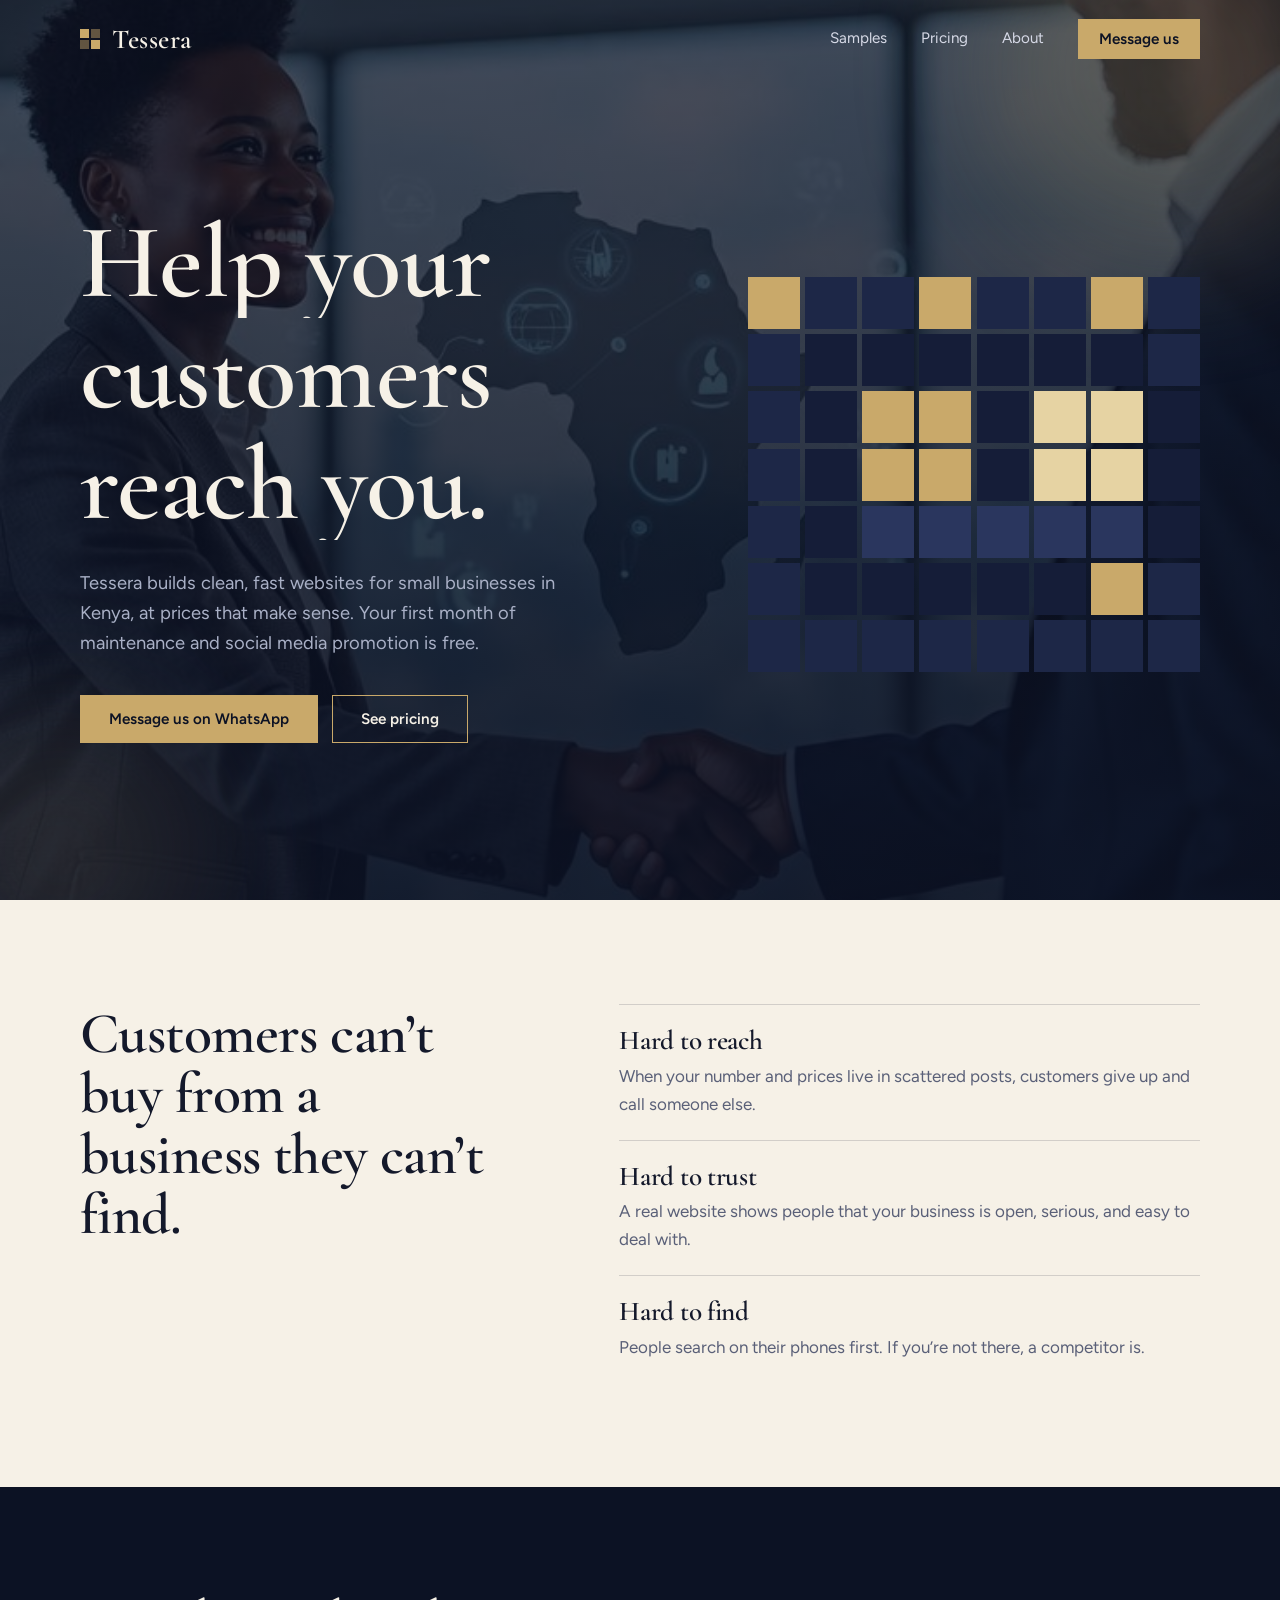
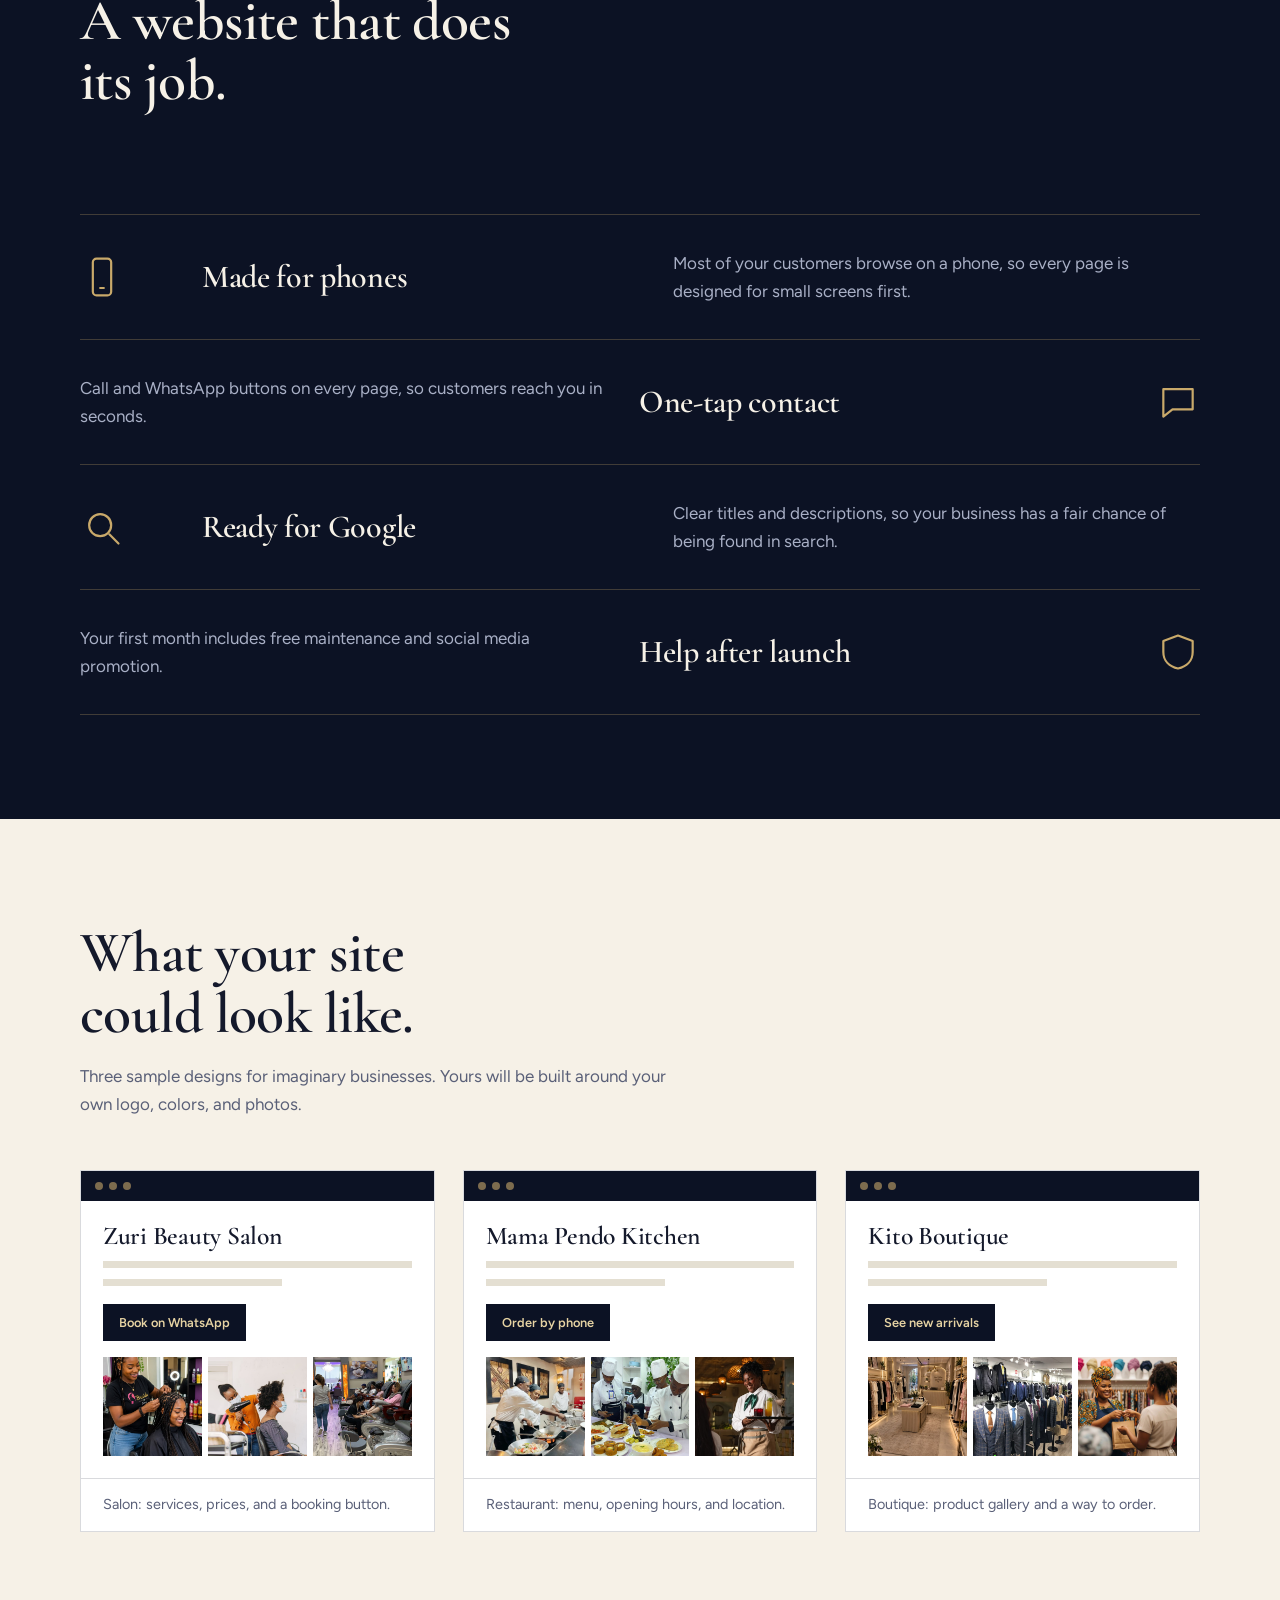
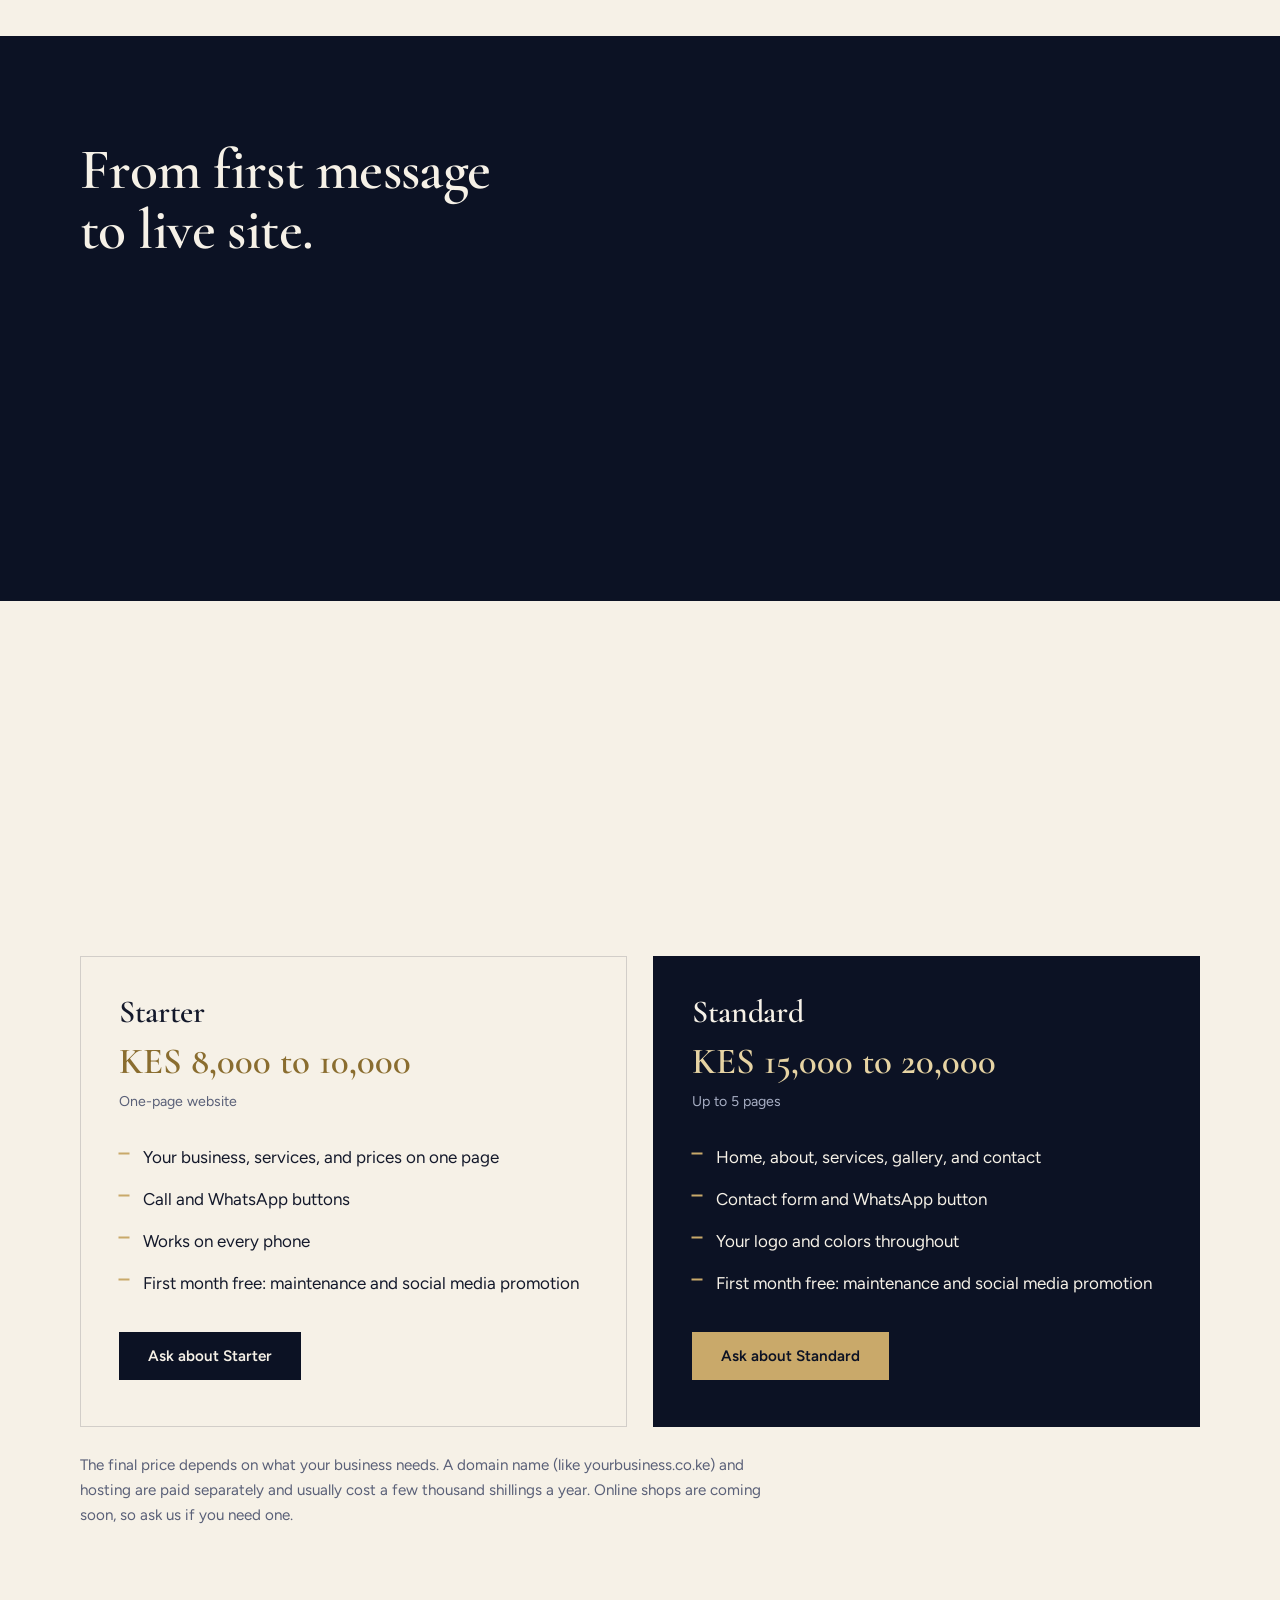
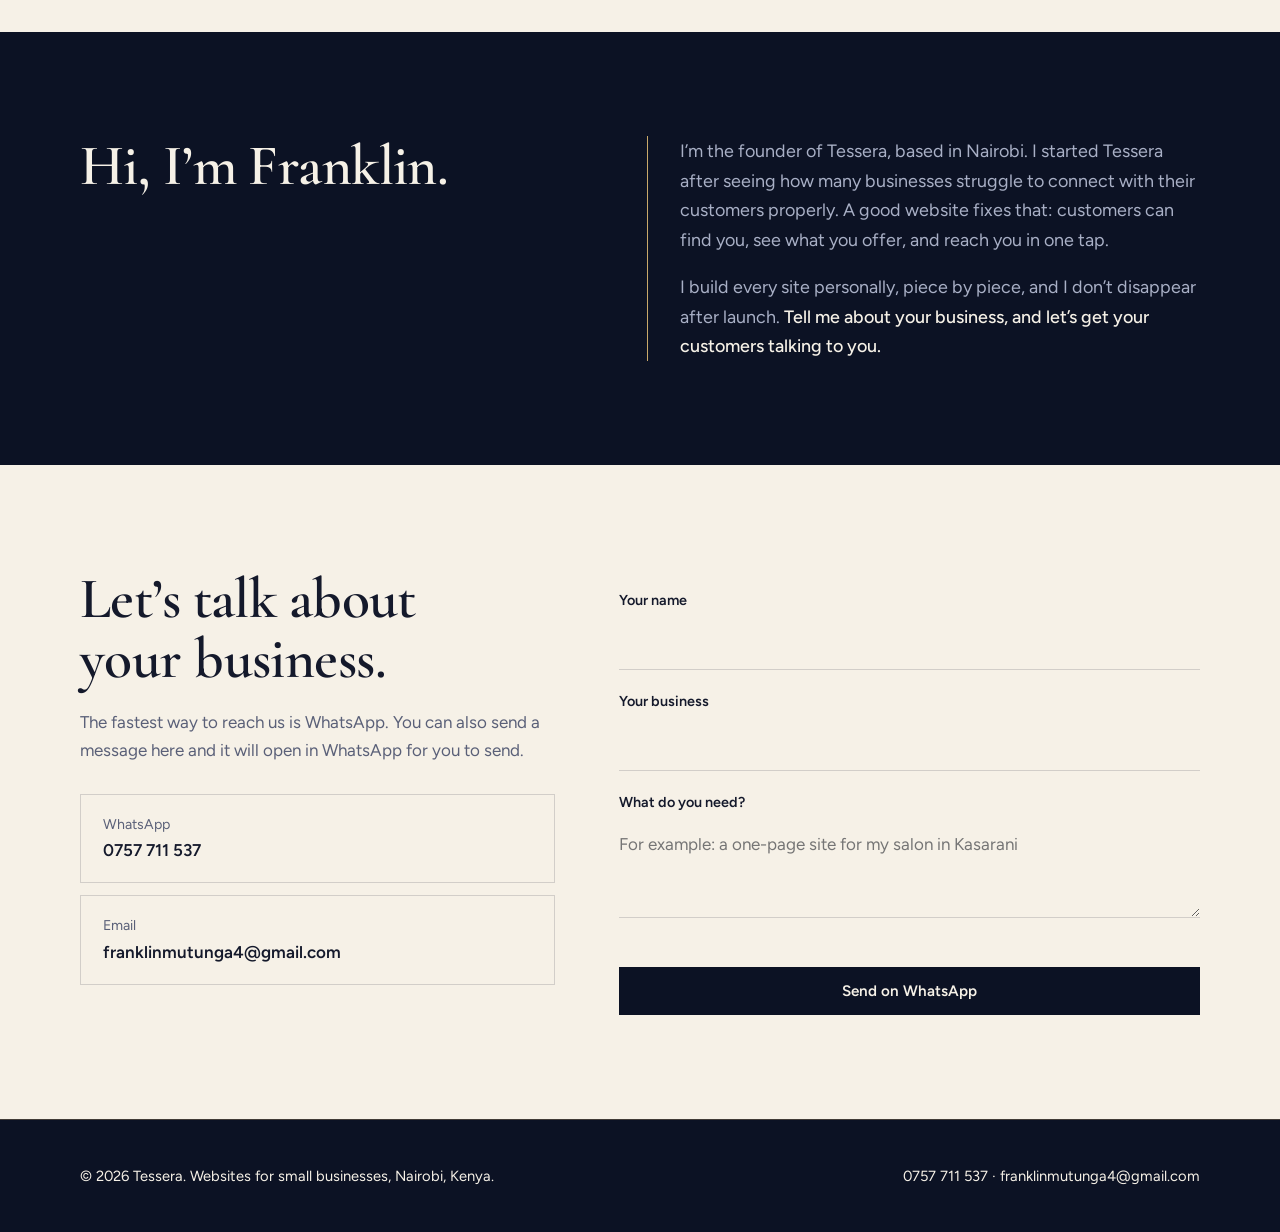
==== 4.html @ fc35437e "Add files via upload" ====
<!DOCTYPE html>
<html lang="en">
<head>
<meta charset="utf-8">
<meta name="viewport" content="width=device-width, initial-scale=1">
<title>Tessera | Websites for small businesses in Kenya</title>
<meta name="description" content="Tessera builds clean, affordable websites for small businesses in Kenya. First month of maintenance and social media promotion free.">
<link rel="preconnect" href="https://fonts.googleapis.com">
<link rel="preconnect" href="https://fonts.gstatic.com" crossorigin>
<link href="https://fonts.googleapis.com/css2?family=Cormorant+Garamond:wght@500;600;700&family=Figtree:wght@400;500;600&display=swap" rel="stylesheet">
<style>
:root{--navy:#0c1224;--navy2:#151d38;--gold:#c9a96a;--gold2:#e6d3a3;--ivory:#f6f1e7;--ink:#14192b;color-scheme:dark}
*{box-sizing:border-box;margin:0;padding:0;-webkit-tap-highlight-color:transparent}
html{scroll-behavior:smooth;scroll-padding-top:76px;overflow-x:clip}
body{font-family:Figtree,system-ui,sans-serif;font-size:17px;line-height:1.65;background:var(--navy);color:var(--ivory);overflow-x:clip}
h1,h2,h3{font-family:'Cormorant Garamond',Georgia,serif;font-weight:600;line-height:1.05;letter-spacing:-.01em}
a{color:inherit}
:focus-visible{outline:2px solid var(--gold);outline-offset:4px}
a:focus:not(:focus-visible),button:focus:not(:focus-visible){outline:none}
.wrap{width:min(1120px,100% - 44px);margin-inline:auto}
section{padding:104px 0;position:relative}
.dark{--fg:var(--ivory);--mut:#a9b0c6;--line:rgba(201,169,106,.28);background:var(--navy);color:var(--fg)}
.light{--fg:var(--ink);--mut:#5a6078;--line:rgba(20,25,43,.16);background:var(--ivory);color:var(--fg)}
h2{font-size:clamp(2.2rem,6vw,3.6rem);max-width:16ch}
.lead{color:var(--mut);max-width:54ch;margin-top:18px}
.light .gold{color:#8a6d2f}
.btn{display:inline-block;padding:14px 28px;font:600 .95rem Figtree,sans-serif;text-decoration:none;border:1px solid var(--gold);cursor:pointer;position:relative;overflow:hidden;transition:color .35s,background .35s,transform .35s}
.btn.gold{background:var(--gold);color:var(--navy)}
.btn.gold:hover{background:var(--gold2);transform:translateY(-2px)}
.btn.line{color:var(--ivory)}
.btn.line:hover{background:var(--gold);color:var(--navy);transform:translateY(-2px)}
.btn.ink{background:var(--navy);color:var(--ivory);border-color:var(--navy)}
.btn.ink:hover{background:var(--gold);color:var(--navy);border-color:var(--gold)}

/* reveal */
.rv{opacity:0;transform:translateY(28px);transition:opacity .9s cubic-bezier(.2,.7,.2,1) var(--d,0s),transform .9s cubic-bezier(.2,.7,.2,1) var(--d,0s)}
.rv.in{opacity:1;transform:none}

/* nav */
header.nav{position:fixed;inset:0 0 auto;z-index:20;transition:border-color .4s;border-bottom:1px solid transparent}
header.nav::before{content:"";position:absolute;inset:0;z-index:-2;background:rgba(12,18,36,.94);-webkit-backdrop-filter:blur(10px);backdrop-filter:blur(10px);opacity:0;transition:opacity .4s}
header.nav.s::before{opacity:1}
header.nav.s{border-color:var(--line)}
.nav .wrap{display:flex;align-items:center;justify-content:space-between;height:78px;transition:height .4s}
.nav.s .wrap{height:64px}
.logo{position:relative;z-index:2;-webkit-user-select:none;user-select:none;-webkit-touch-callout:none;display:flex;align-items:center;gap:12px;font:600 1.7rem 'Cormorant Garamond',serif;text-decoration:none;letter-spacing:.02em}
.logo i{display:grid;grid-template-columns:1fr 1fr;gap:2px;width:20px;height:20px}
.logo i b{background:var(--gold)}.logo i b:nth-child(2),.logo i b:nth-child(3){opacity:.45}
.menu{display:flex;align-items:center;gap:34px}
.menu a:not(.btn){text-decoration:none;font-size:.95rem;position:relative;padding:6px 0;color:#d6d9e6}
.menu a:not(.btn)::after{content:"";position:absolute;left:0;bottom:0;height:1px;width:100%;background:var(--gold);transform:scaleX(0);transform-origin:left;transition:transform .4s}
.menu a:not(.btn):hover::after{transform:scaleX(1)}
.menu .btn{padding:10px 20px}
.burger{z-index:2;display:none;width:44px;height:44px;background:none;border:0;cursor:pointer;position:relative}
.burger span{position:absolute;left:10px;right:10px;height:1.5px;background:var(--ivory);transition:transform .4s,opacity .3s,top .4s}
.burger span:nth-child(1){top:16px}.burger span:nth-child(2){top:22px}.burger span:nth-child(3){top:28px}
.burger[aria-expanded=true] span:nth-child(1){top:22px;transform:rotate(45deg)}
.burger[aria-expanded=true] span:nth-child(2){opacity:0}
.burger[aria-expanded=true] span:nth-child(3){top:22px;transform:rotate(-45deg)}
@media(max-width:820px){
  .burger{display:block}
  .menu{position:fixed;inset:0;background:var(--navy);flex-direction:column;justify-content:center;gap:26px;font-size:1.4rem;opacity:0;visibility:hidden;transition:opacity .45s,visibility .45s;z-index:-1}
  .menu.open{opacity:1;visibility:visible}
  .menu a:not(.btn){font:600 2.2rem 'Cormorant Garamond',serif;transform:translateY(16px);opacity:0;transition:transform .6s,opacity .6s}
  .menu.open a:not(.btn){transform:none;opacity:1}
  .menu.open a:nth-child(2){transition-delay:.08s}.menu.open a:nth-child(3){transition-delay:.16s}.menu.open a:nth-child(4){transition-delay:.24s}
}

/* hero */
.hero{min-height:100svh;display:flex;align-items:center;padding:130px 0 80px;overflow:clip}
.hero-bgwrap{position:absolute;inset:0;z-index:0;pointer-events:none}
.hero-bg{position:sticky;top:0;height:100vh;height:100svh;background:linear-gradient(rgba(12,18,36,.74),rgba(12,18,36,.9)),url('hero.jpg') center/cover no-repeat,var(--navy)}
.orb{position:absolute;border-radius:50%;filter:blur(70px);opacity:.22;background:var(--gold);animation:drift 18s ease-in-out infinite alternate;pointer-events:none}
.orb.a{width:380px;height:380px;top:-120px;right:-80px}
.orb.b{width:300px;height:300px;bottom:-100px;left:-90px;opacity:.12;animation-duration:24s}
@keyframes drift{to{transform:translate(-40px,50px) scale(1.15)}}
.hero .wrap{display:grid;grid-template-columns:1.15fr .85fr;gap:56px;align-items:center;position:relative;z-index:1}
.hero h1{font-size:clamp(3.2rem,9.5vw,6.6rem)}
.hero h1 span{display:block;overflow:hidden}
.hero h1 span b{display:block;font-weight:600;transform:translateY(105%);animation:up 1.1s cubic-bezier(.2,.7,.2,1) forwards}
.hero h1 span:nth-child(2) b{animation-delay:.12s}.hero h1 span:nth-child(3) b{animation-delay:.24s}
@keyframes up{to{transform:none}}
.hero p{color:var(--mut);font-size:1.15rem;max-width:42ch;margin:28px 0 36px}
.hero .fade{opacity:0;animation:fi 1s .6s forwards}
@keyframes fi{to{opacity:1}}
.cta{display:flex;flex-wrap:wrap;gap:14px}
.mosaic{display:grid;grid-template-columns:repeat(8,1fr);gap:5px;aspect-ratio:8/7;will-change:transform}
.mosaic span{background:var(--navy2);animation:land .6s both}
@keyframes land{from{opacity:0;transform:scale(.3)}to{opacity:1;transform:none}}
@media(max-width:860px){.hero .wrap{grid-template-columns:1fr}.mosaic{max-width:380px}}

/* problem */
.split{display:grid;grid-template-columns:.9fr 1.1fr;gap:64px}
@media(max-width:860px){.split{grid-template-columns:1fr;gap:36px}section{padding:80px 0}}
.facts div{padding:22px 0;border-top:1px solid var(--line)}
.facts h3{font-size:1.7rem;margin-bottom:6px}
.facts p{color:var(--mut)}

/* services */
.rows{margin-top:56px}
.row{display:grid;grid-template-columns:90px 1fr 1.2fr;gap:32px;align-items:center;padding:34px 0;border-top:1px solid var(--line);transition:padding .5s,background .5s}
.row:last-child{border-bottom:1px solid var(--line)}
.row:hover{padding-left:20px;background:linear-gradient(90deg,rgba(201,169,106,.09),transparent)}
.row svg{width:44px;height:44px;fill:none;stroke:var(--gold);stroke-width:1.2;stroke-linecap:round;stroke-linejoin:round;transition:transform .5s}
.row:hover svg{transform:scale(1.12) rotate(-4deg)}
.row h3{font-size:2rem}
.row p{color:var(--mut)}
.row:nth-child(even){grid-template-columns:1.2fr 1fr 90px}
.row:nth-child(even) svg{order:3;justify-self:end}
.row:nth-child(even) p{order:1}.row:nth-child(even) h3{order:2}
@media(max-width:820px){.row,.row:nth-child(even){grid-template-columns:56px 1fr;gap:6px 18px}.row p,.row:nth-child(even) p{grid-column:2;order:0}.row:nth-child(even) svg{order:0;justify-self:start}.row:nth-child(even) h3{order:0}.row svg{grid-row:span 2}}

/* samples */
.samples{display:grid;grid-template-columns:repeat(auto-fit,minmax(270px,1fr));gap:28px;margin-top:52px}
.site{background:#fff;border:1px solid var(--line);transition:transform .5s,box-shadow .5s}
.site:hover{transform:translateY(-8px);box-shadow:0 24px 50px -24px rgba(12,18,36,.45)}
.site .bar{display:flex;gap:6px;padding:11px 14px;background:var(--navy)}
.site .bar i{width:8px;height:8px;border-radius:50%;background:var(--gold);opacity:.6}
.site .screen{padding:22px;min-height:200px;color:var(--ink)}
.site h3{font-size:1.6rem}
.site .ln{height:7px;background:#e4dfd2;margin-top:11px}.site .ln.s{width:58%}
.site .chip{display:inline-block;margin-top:18px;padding:8px 16px;font-size:.8rem;font-weight:600;background:var(--navy);color:var(--gold2)}
.site .gal{display:grid;grid-template-columns:repeat(3,1fr);gap:6px;margin-top:16px}
.site .gal b{aspect-ratio:1;transition:transform .5s;overflow:hidden}
.site .gal img{width:100%;height:100%;object-fit:cover;display:block}
.site:hover .gal b:nth-child(2){transform:translateY(-4px)}
.site p.cap{padding:14px 22px;border-top:1px solid var(--line);color:var(--mut);font-size:.9rem}

/* steps */
.steps{display:grid;grid-template-columns:repeat(auto-fit,minmax(240px,1fr));gap:36px;margin-top:56px}
.step{border-top:1px solid var(--gold);padding-top:22px}
.step em{font:600 3.4rem/1 'Cormorant Garamond',serif;color:var(--gold);font-style:normal}
.step h3{font-size:1.7rem;margin:10px 0 8px}
.step p{color:var(--mut)}

/* pricing */
.free{margin-top:36px;padding:20px 26px;background:var(--gold);color:var(--navy);font-weight:600}
.plans{display:grid;grid-template-columns:repeat(auto-fit,minmax(290px,1fr));gap:26px;margin-top:26px}
.plan{padding:38px;border:1px solid var(--line)}
.plan.feat{background:var(--navy);color:var(--ivory);border-color:var(--navy);--mut:#a9b0c6}
.plan h3{font-size:2rem}
.price{font:600 2.3rem 'Cormorant Garamond',serif;margin:10px 0 2px;color:#8a6d2f}
.feat .price{color:var(--gold2)}
.plan small{color:var(--mut)}
.plan ul{list-style:none;margin:22px 0 28px}
.plan li{padding:7px 0 7px 24px;position:relative}
.plan li::before{content:"";position:absolute;left:0;top:17px;width:10px;height:1px;background:var(--gold);box-shadow:0 0 0 .5px var(--gold)}
.note{color:var(--mut);font-size:.95rem;margin-top:26px;max-width:70ch}

/* about */
.about .wrap{display:grid;grid-template-columns:1fr 1.1fr;gap:64px;align-items:start}
@media(max-width:860px){.about .wrap{grid-template-columns:1fr;gap:28px}}
.about .txt{border-left:1px solid var(--gold);padding-left:32px}
.about p{color:var(--mut);font-size:1.12rem}
.about p+p{margin-top:18px}
.about strong{color:var(--ivory);font-weight:500}

/* contact */
.direct{margin-top:30px;display:grid;gap:12px}
.direct a{display:block;padding:18px 22px;border:1px solid var(--line);text-decoration:none;font-weight:600;transition:border-color .4s,transform .4s,background .4s}
.direct a small{display:block;font-weight:400;color:var(--mut)}
.direct a:hover{border-color:var(--gold);transform:translateX(6px);background:rgba(201,169,106,.1)}
label{display:block;font-weight:600;font-size:.9rem;margin:20px 0 4px}
input,textarea{width:100%;padding:12px 0;border:0;border-bottom:1px solid var(--line);background:transparent;color:var(--fg);font:inherit;border-radius:0;transition:border-color .4s}
input:focus,textarea:focus{outline:0;border-color:var(--gold)}
textarea{min-height:100px;resize:vertical}
.err{color:#a8321f;font-size:.9rem;min-height:1.3em;margin-top:8px}
form .btn{width:100%;margin-top:14px}
footer{padding:44px 0;border-top:1px solid var(--line);font-size:.92rem;color:var(--mut)}
footer .wrap{display:flex;flex-wrap:wrap;justify-content:space-between;gap:12px}
@media(prefers-reduced-motion:reduce){
  *,*::before,*::after{animation:none!important;transition-duration:.01ms!important;scroll-behavior:auto!important}
  .rv,.hero .fade{opacity:1;transform:none}.hero h1 span b{transform:none}
}
</style>
</head>
<body>

<header class="nav" id="nav">
  <div class="wrap">
    <a class="logo" href="#top"><i aria-hidden="true"><b></b><b></b><b></b><b></b></i>Tessera</a>
    <button class="burger" id="bg" aria-label="Menu" aria-expanded="false" aria-controls="mn"><span></span><span></span><span></span></button>
    <nav class="menu" id="mn" aria-label="Main">
      <a href="#samples">Samples</a><a href="#pricing">Pricing</a><a href="#about">About</a>
      <a class="btn gold" href="https://wa.me/254757711537" target="_blank" rel="noopener">Message us</a>
    </nav>
  </div>
</header>

<header class="hero dark" id="top" style="position:relative">
  <div class="hero-bgwrap" aria-hidden="true"><div class="hero-bg"></div></div>
  <div class="orb a" aria-hidden="true"></div><div class="orb b" aria-hidden="true"></div>
  <div class="wrap">
    <div>
      <h1><span><b>Help your</b></span><span><b>customers</b></span><span><b>reach you.</b></span></h1>
      <p class="fade">Tessera builds clean, fast websites for small businesses in Kenya, at prices that make sense. Your first month of maintenance and social media promotion is free.</p>
      <div class="cta fade">
        <a class="btn gold" href="https://wa.me/254757711537?text=Hi%20Tessera%2C%20I%27d%20like%20a%20website%20for%20my%20business." target="_blank" rel="noopener">Message us on WhatsApp</a>
        <a class="btn line" href="#pricing">See pricing</a>
      </div>
    </div>
    <div class="mosaic" id="mosaic" data-p="-.06" aria-hidden="true"></div>
  </div>
</header>

<section class="light">
  <div class="wrap split">
    <h2 class="rv">Customers can’t buy from a business they can’t find.</h2>
    <div class="facts">
      <div class="rv"><h3>Hard to reach</h3><p>When your number and prices live in scattered posts, customers give up and call someone else.</p></div>
      <div class="rv" style="--d:.12s"><h3>Hard to trust</h3><p>A real website shows people that your business is open, serious, and easy to deal with.</p></div>
      <div class="rv" style="--d:.24s"><h3>Hard to find</h3><p>People search on their phones first. If you’re not there, a competitor is.</p></div>
    </div>
  </div>
</section>

<section class="dark" id="offer">
  <div class="wrap">
    <h2 class="rv">A website that does its job.</h2>
    <p class="lead rv">Every Tessera site is built by hand, piece by piece, to fit your business.</p>
    <div class="rows">
      <div class="row rv"><svg viewBox="0 0 24 24"><rect x="7" y="2" width="10" height="20" rx="2"/><path d="M11 18h2"/></svg><h3>Made for phones</h3><p>Most of your customers browse on a phone, so every page is designed for small screens first.</p></div>
      <div class="row rv"><svg viewBox="0 0 24 24"><path d="M4 5h16v11H9l-5 4z"/></svg><h3>One-tap contact</h3><p>Call and WhatsApp buttons on every page, so customers reach you in seconds.</p></div>
      <div class="row rv"><svg viewBox="0 0 24 24"><circle cx="11" cy="11" r="6"/><path d="M16 16l5 5"/></svg><h3>Ready for Google</h3><p>Clear titles and descriptions, so your business has a fair chance of being found in search.</p></div>
      <div class="row rv"><svg viewBox="0 0 24 24"><path d="M12 3l8 3v6c0 5-3.5 8-8 9-4.5-1-8-4-8-9V6z"/></svg><h3>Help after launch</h3><p>Your first month includes free maintenance and social media promotion.</p></div>
    </div>
  </div>
</section>

<section class="light" id="samples">
  <div class="wrap">
    <h2 class="rv">What your site could look like.</h2>
    <p class="lead rv">Three sample designs for imaginary businesses. Yours will be built around your own logo, colors, and photos.</p>
    <div class="samples">
      <div class="site rv">
        <div class="bar"><i></i><i></i><i></i></div>
        <div class="screen"><h3>Zuri Beauty Salon</h3><div class="ln"></div><div class="ln s"></div><span class="chip">Book on WhatsApp</span>
          <div class="gal"><b style="background:#c9a96a"><img src="zuri-1.jpg" alt="" loading="lazy" onerror="this.remove()"></b><b style="background:#0c1224"><img src="zuri-2.jpg" alt="" loading="lazy" onerror="this.remove()"></b><b style="background:#e4dfd2"><img src="zuri-3.jpg" alt="" loading="lazy" onerror="this.remove()"></b></div></div>
        <p class="cap">Salon: services, prices, and a booking button.</p>
      </div>
      <div class="site rv" style="--d:.12s">
        <div class="bar"><i></i><i></i><i></i></div>
        <div class="screen"><h3>Mama Pendo Kitchen</h3><div class="ln"></div><div class="ln s"></div><span class="chip">Order by phone</span>
          <div class="gal"><b style="background:#0c1224"><img src="pendo-1.jpg" alt="" loading="lazy" onerror="this.remove()"></b><b style="background:#e6d3a3"><img src="pendo-2.jpg" alt="" loading="lazy" onerror="this.remove()"></b><b style="background:#8a6d2f"><img src="pendo-3.jpg" alt="" loading="lazy" onerror="this.remove()"></b></div></div>
        <p class="cap">Restaurant: menu, opening hours, and location.</p>
      </div>
      <div class="site rv" style="--d:.24s">
        <div class="bar"><i></i><i></i><i></i></div>
        <div class="screen"><h3>Kito Boutique</h3><div class="ln"></div><div class="ln s"></div><span class="chip">See new arrivals</span>
          <div class="gal"><b style="background:#e4dfd2"><img src="kito-1.jpg" alt="" loading="lazy" onerror="this.remove()"></b><b style="background:#c9a96a"><img src="kito-2.jpg" alt="" loading="lazy" onerror="this.remove()"></b><b style="background:#151d38"><img src="kito-3.jpg" alt="" loading="lazy" onerror="this.remove()"></b></div></div>
        <p class="cap">Boutique: product gallery and a way to order.</p>
      </div>
    </div>
  </div>
</section>

<section class="dark" id="how">
  <div class="wrap">
    <h2 class="rv">From first message to live site.</h2>
    <div class="steps">
      <div class="step rv"><em>1</em><h3>Tell us about your business</h3><p>Message us on WhatsApp with what you do, your services, and any photos you have.</p></div>
      <div class="step rv" style="--d:.12s"><em>2</em><h3>We build and show you</h3><p>You see your site, ask for changes, and we adjust until you’re happy.</p></div>
      <div class="step rv" style="--d:.24s"><em>3</em><h3>Go live and get noticed</h3><p>Your site goes online and we help announce your business on social media.</p></div>
    </div>
  </div>
</section>

<section class="light" id="pricing">
  <div class="wrap">
    <h2 class="rv">Simple prices for small budgets.</h2>
    <div class="free rv">Your first month is on us: free maintenance and social media promotion with every site.</div>
    <div class="plans">
      <div class="plan rv">
        <h3>Starter</h3><div class="price">KES 8,000 to 10,000</div><small>One-page website</small>
        <ul><li>Your business, services, and prices on one page</li><li>Call and WhatsApp buttons</li><li>Works on every phone</li><li>First month free: maintenance and social media promotion</li></ul>
        <a class="btn ink" href="https://wa.me/254757711537?text=Hi%20Tessera%2C%20I%27m%20interested%20in%20the%20Starter%20package." target="_blank" rel="noopener">Ask about Starter</a>
      </div>
      <div class="plan feat rv" style="--d:.12s">
        <h3>Standard</h3><div class="price">KES 15,000 to 20,000</div><small>Up to 5 pages</small>
        <ul><li>Home, about, services, gallery, and contact</li><li>Contact form and WhatsApp button</li><li>Your logo and colors throughout</li><li>First month free: maintenance and social media promotion</li></ul>
        <a class="btn gold" href="https://wa.me/254757711537?text=Hi%20Tessera%2C%20I%27m%20interested%20in%20the%20Standard%20package." target="_blank" rel="noopener">Ask about Standard</a>
      </div>
    </div>
    <p class="note rv">The final price depends on what your business needs. A domain name (like yourbusiness.co.ke) and hosting are paid separately and usually cost a few thousand shillings a year. Online shops are coming soon, so ask us if you need one.</p>
  </div>
</section>

<section class="dark about" id="about">
  <div class="wrap">
    <h2 class="rv">Hi, I’m Franklin.</h2>
    <div class="txt rv" style="--d:.12s">
      <p>I’m the founder of Tessera, based in Nairobi. I started Tessera after seeing how many businesses struggle to connect with their customers properly. A good website fixes that: customers can find you, see what you offer, and reach you in one tap.</p>
      <p>I build every site personally, piece by piece, and I don’t disappear after launch. <strong>Tell me about your business, and let’s get your customers talking to you.</strong></p>
    </div>
  </div>
</section>

<section class="light" id="contact">
  <div class="wrap split">
    <div>
      <h2 class="rv">Let’s talk about your business.</h2>
      <p class="lead rv">The fastest way to reach us is WhatsApp. You can also send a message here and it will open in WhatsApp for you to send.</p>
      <div class="direct rv">
        <a href="https://wa.me/254757711537" target="_blank" rel="noopener"><small>WhatsApp</small>0757 711 537</a>
        <a href="mailto:franklinmutunga4@gmail.com"><small>Email</small>franklinmutunga4@gmail.com</a>
      </div>
    </div>
    <form id="f" class="rv" style="--d:.12s" novalidate>
      <label for="n">Your name</label><input id="n" autocomplete="name">
      <label for="b">Your business</label><input id="b">
      <label for="m">What do you need?</label><textarea id="m" placeholder="For example: a one-page site for my salon in Kasarani"></textarea>
      <div class="err" id="e" role="alert"></div>
      <button class="btn ink" type="submit">Send on WhatsApp</button>
    </form>
  </div>
</section>

<footer class="dark">
  <div class="wrap">
    <span>© <span id="y"></span> Tessera. Websites for small businesses, Nairobi, Kenya.</span>
    <span>0757 711 537 · franklinmutunga4@gmail.com</span>
  </div>
</footer>

<script>
var rm=matchMedia('(prefers-reduced-motion: reduce)').matches;
// mosaic: a browser window built from tiles
(function(){
  var m=document.getElementById('mosaic'),
  map=['TTTTTTTT','T......T','T.AA.GG.','T.AA.GG.','T.SSSSS.','T.....KT','TTTTTTTT'],
  fill={T:'#1d2747',A:'#c9a96a',G:'#e6d3a3',S:'#2a365e',K:'#c9a96a'};
  for(var r=0;r<7;r++)for(var k=0;k<8;k++){
    var s=document.createElement('span'),c=map[r][k];
    if(c!=='.')s.style.background=(c==='T'&&r===0&&k%3===0)?'#c9a96a':fill[c];
    s.style.animationDelay=(300+(r+k)*60)+'ms';
    m.appendChild(s);
  }
  document.getElementById('y').textContent=new Date().getFullYear();
})();
// nav: transparent to solid, mobile menu
var nav=document.getElementById('nav'),bg=document.getElementById('bg'),mn=document.getElementById('mn');
function sc(){nav.classList.toggle('s',scrollY>40)}
addEventListener('scroll',sc,{passive:true});sc();
function tog(o){mn.classList.toggle('open',o);bg.setAttribute('aria-expanded',o);document.body.style.overflow=o?'hidden':''}
bg.onclick=function(){tog(!mn.classList.contains('open'))};
mn.addEventListener('click',function(e){if(e.target.tagName==='A')tog(false)});
addEventListener('keydown',function(e){if(e.key==='Escape')tog(false)});
// scroll reveal
var els=document.querySelectorAll('.rv');
if('IntersectionObserver' in window&&!rm){
  var io=new IntersectionObserver(function(a){a.forEach(function(x){if(x.isIntersecting){x.target.classList.add('in');io.unobserve(x.target)}})},{threshold:.12,rootMargin:'0px 0px -6% 0px'});
  els.forEach(function(e){io.observe(e)});
}else els.forEach(function(e){e.classList.add('in')});
// gentle parallax
var ps=document.querySelectorAll('[data-p]');
if(!rm&&ps.length){var t=0;addEventListener('scroll',function(){if(t)return;t=requestAnimationFrame(function(){t=0;ps.forEach(function(p){p.style.transform='translateY('+(scrollY*p.dataset.p)+'px)'})})},{passive:true})}
// contact form opens WhatsApp
document.getElementById('f').addEventListener('submit',function(ev){
  ev.preventDefault();
  var n=document.getElementById('n').value.trim(),b=document.getElementById('b').value.trim(),m=document.getElementById('m').value.trim(),e=document.getElementById('e');
  if(!n||!m){e.textContent='Add your name and what you need, then send again.';return}
  e.textContent='';
  window.open('https://wa.me/254757711537?text='+encodeURIComponent('Hi Tessera, my name is '+n+(b?' from '+b:'')+'. '+m),'_blank');
});
</script>
</body>
</html>
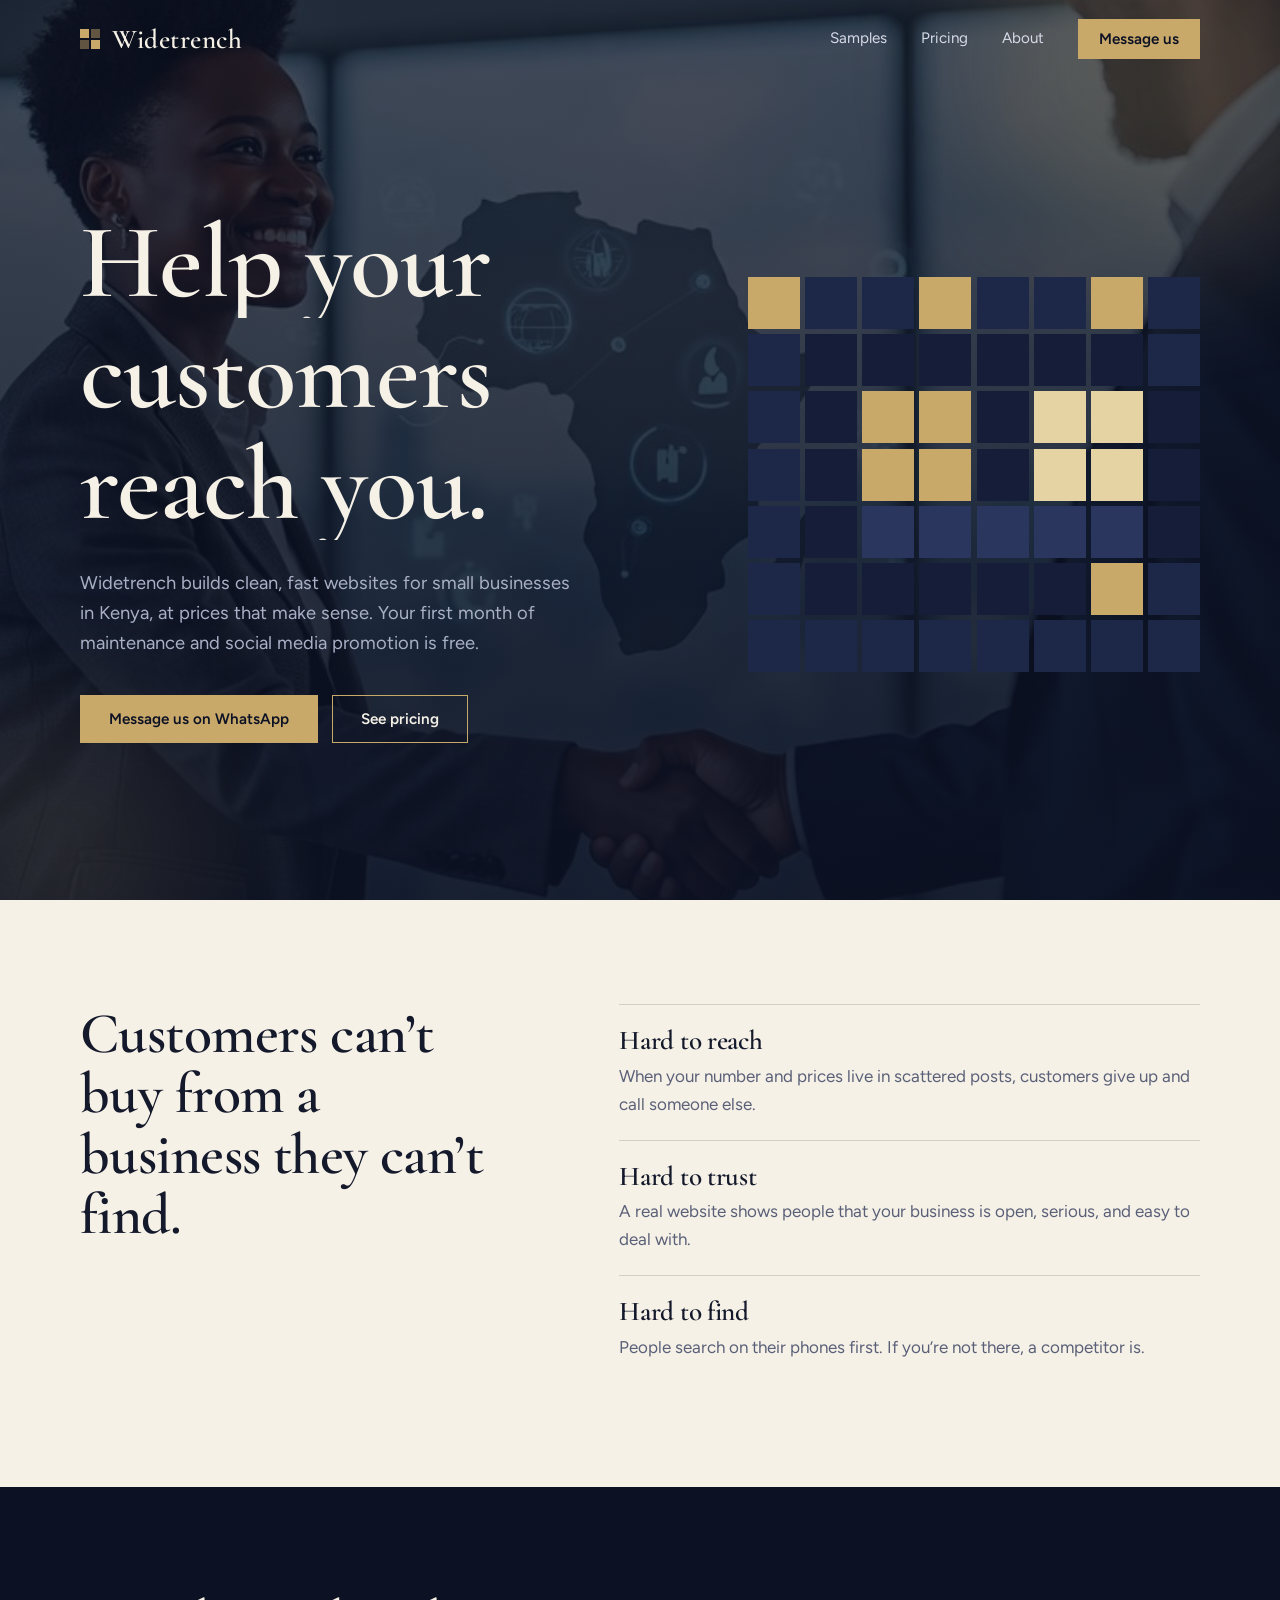
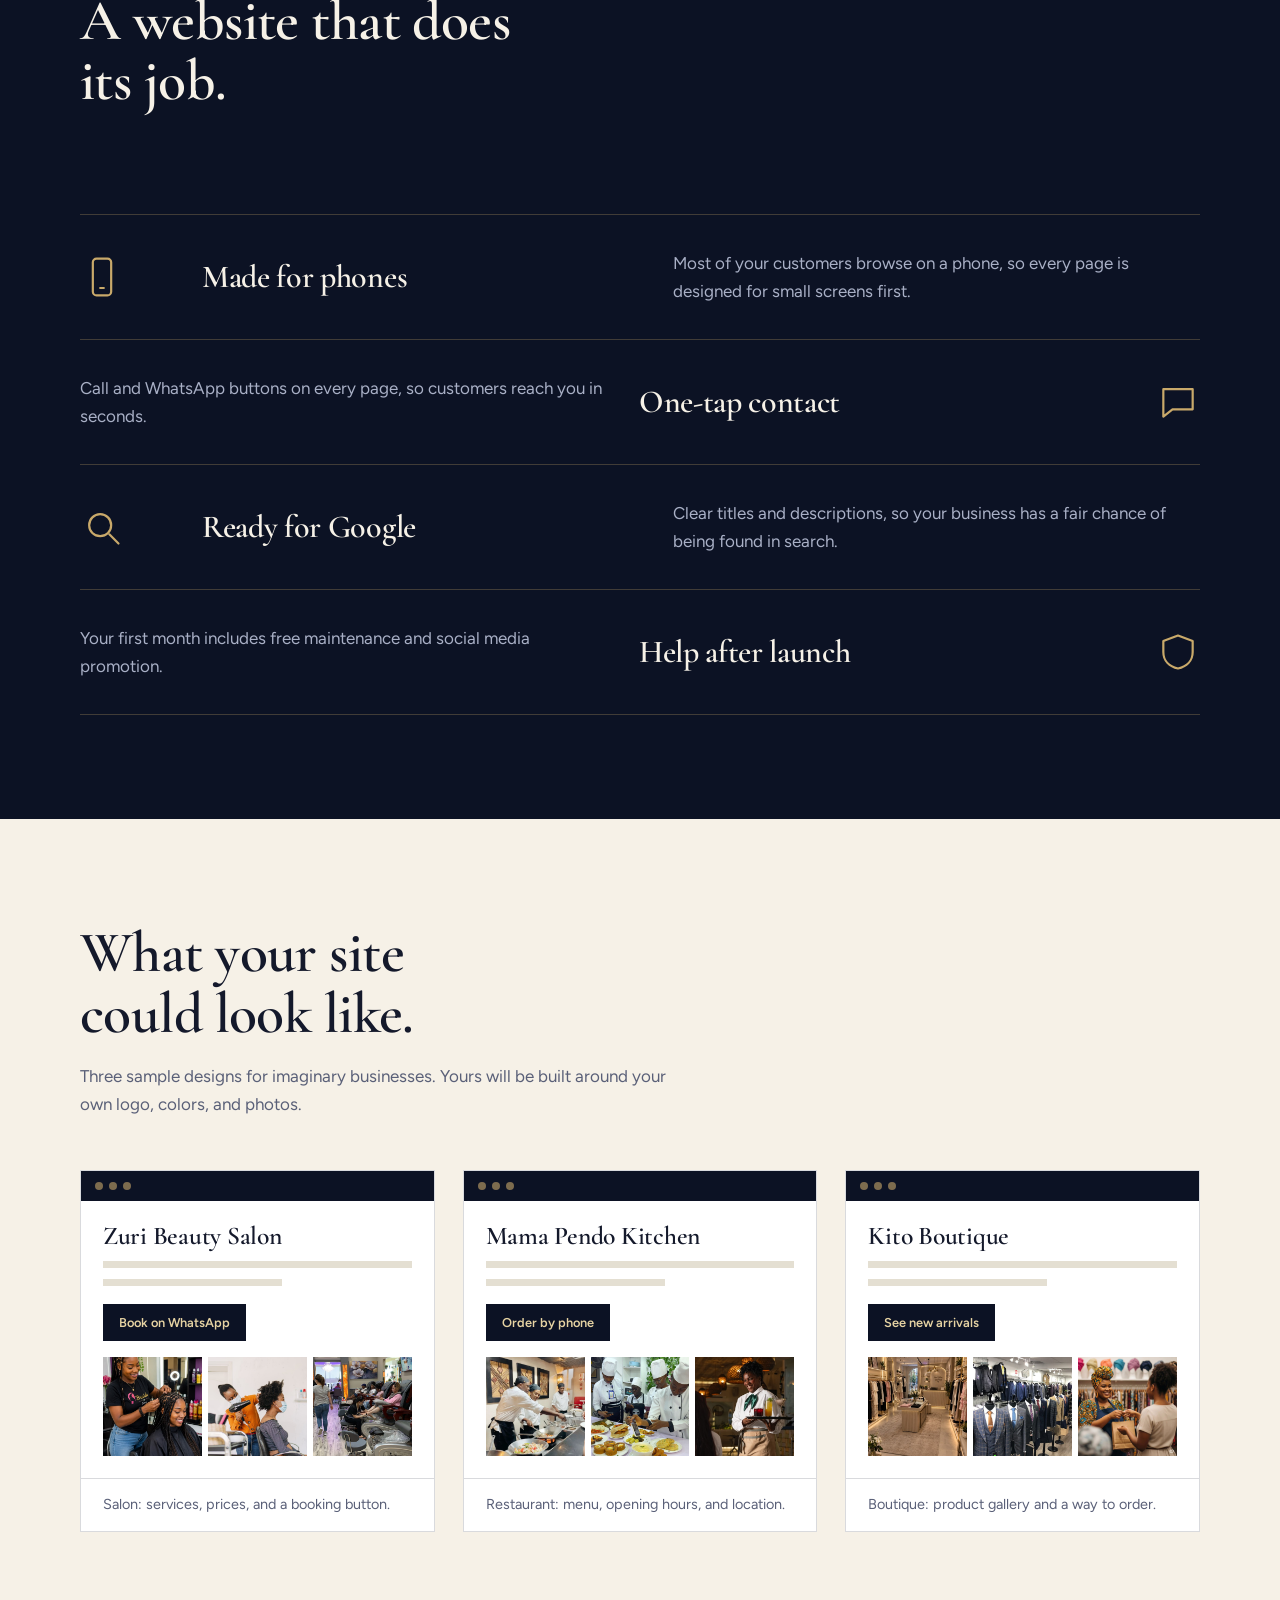
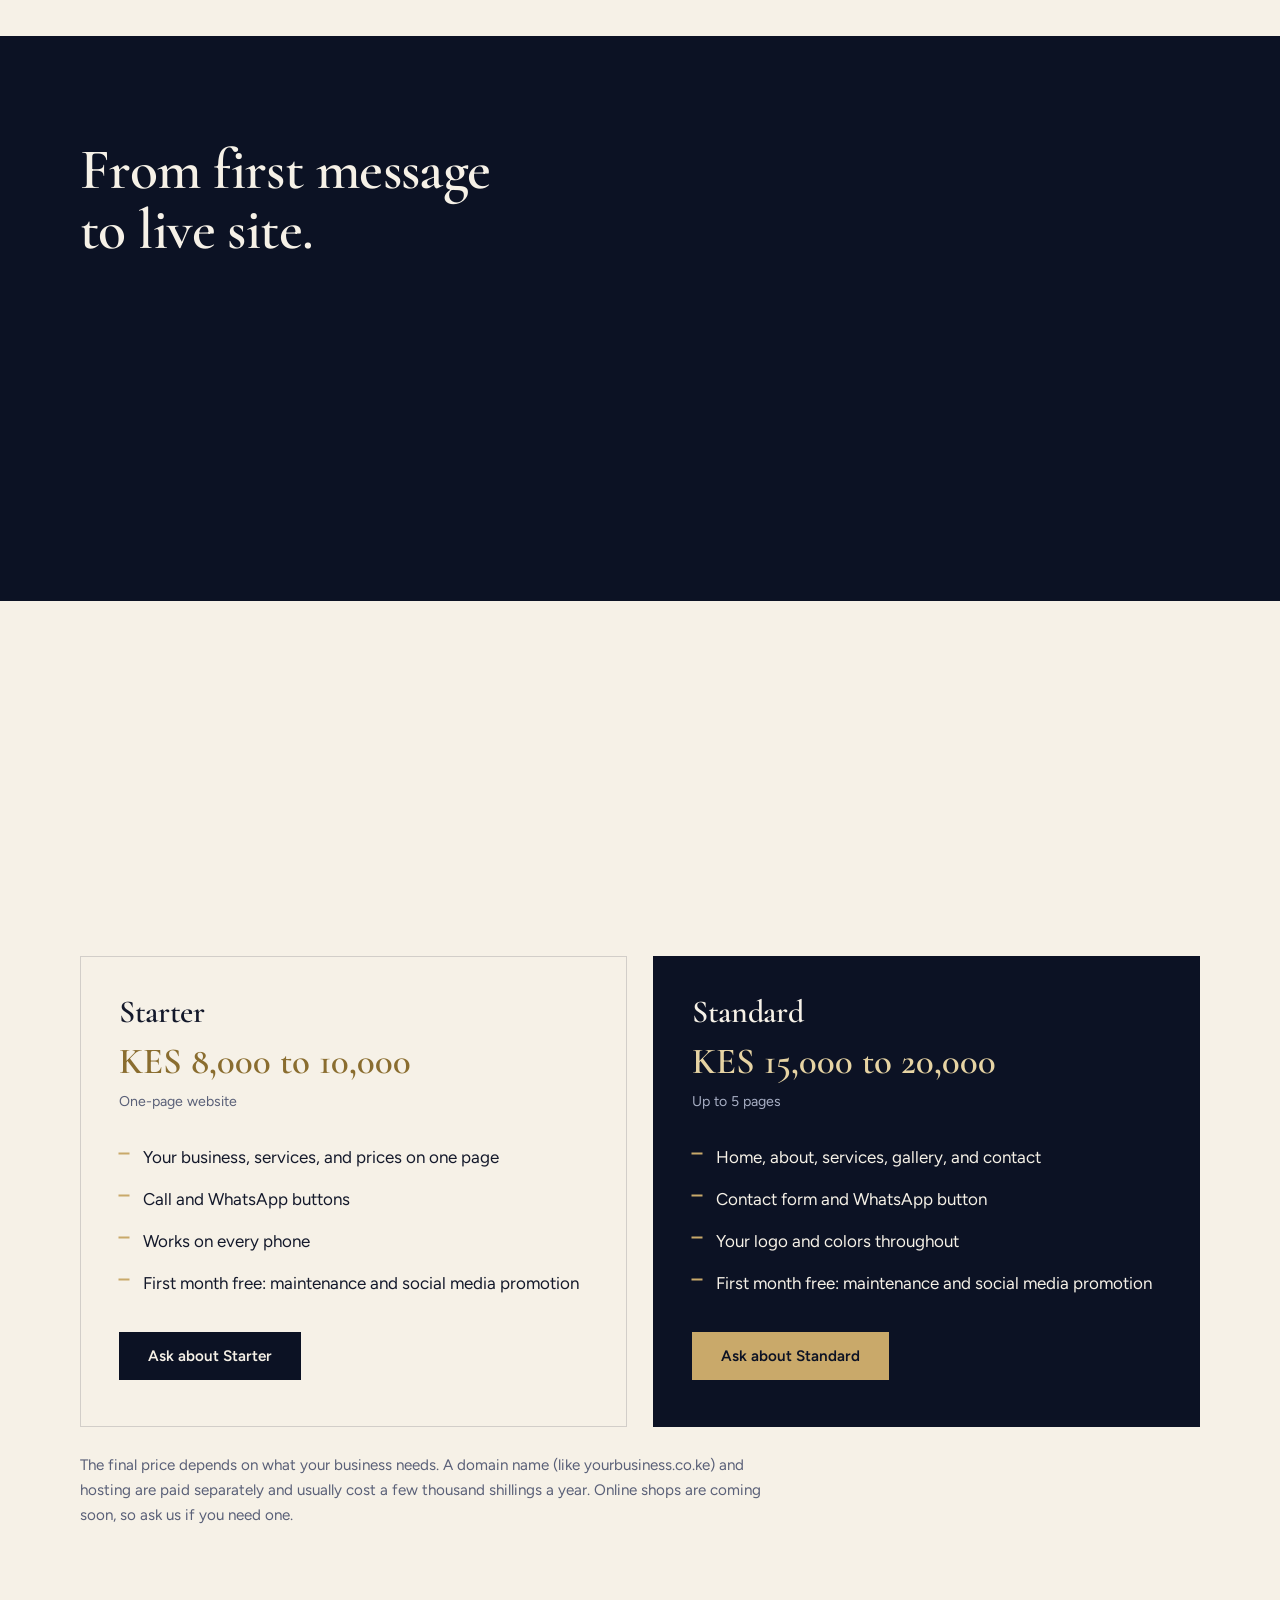
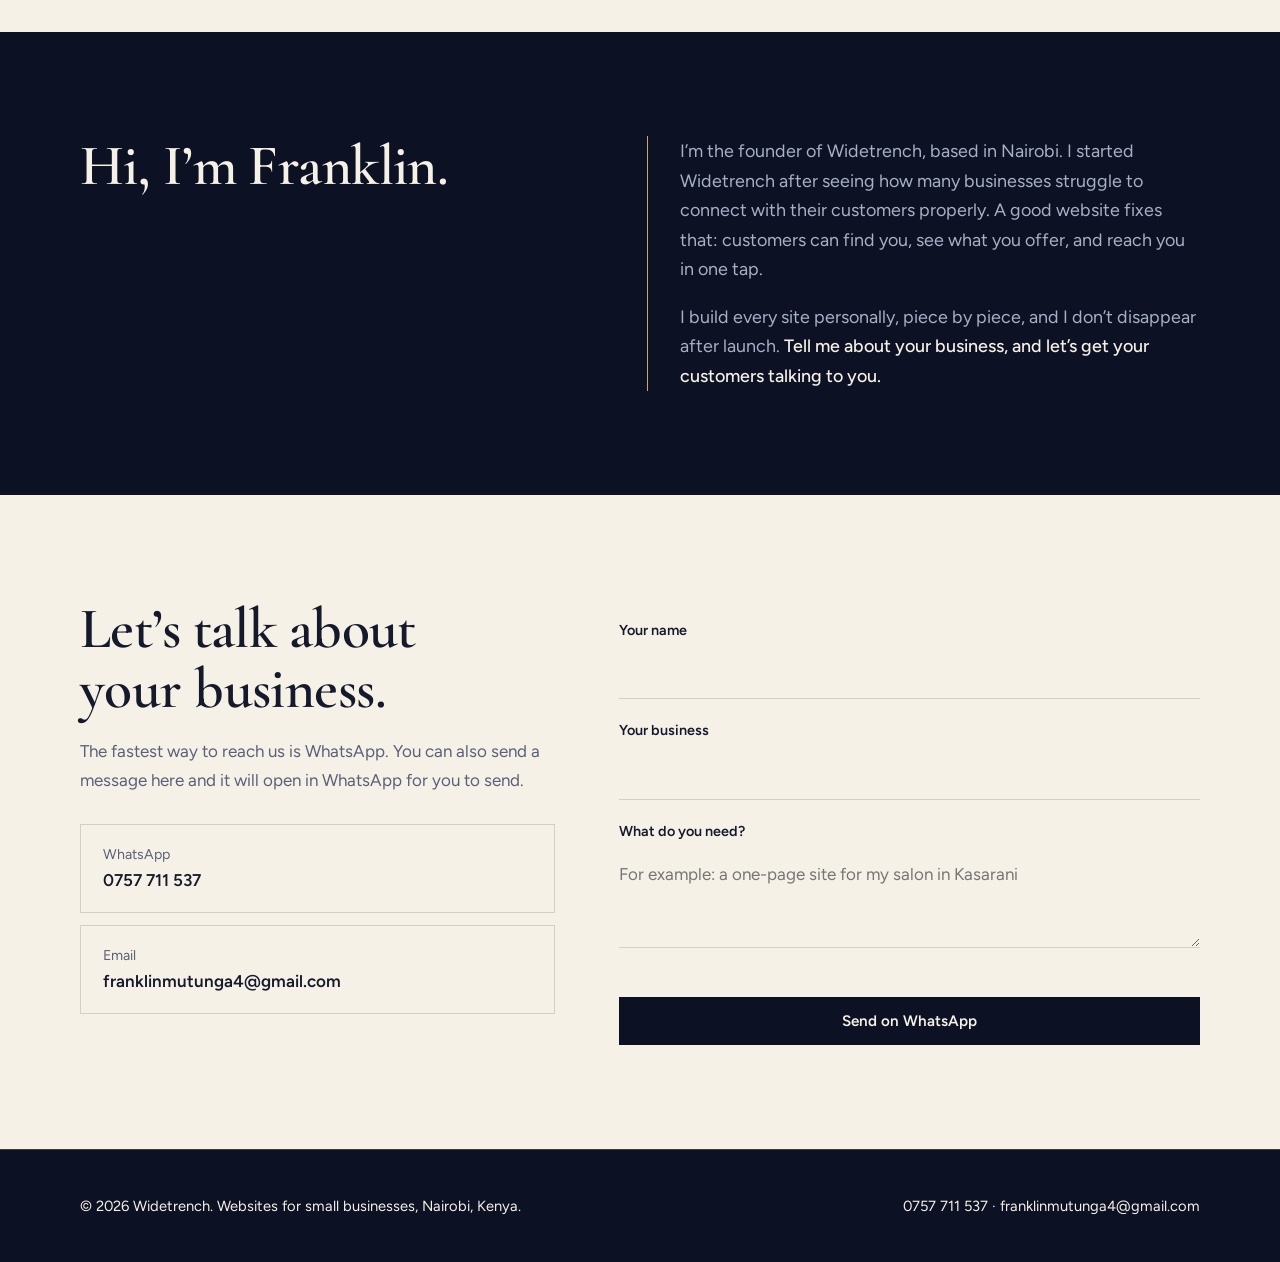
==== commit 344b863c: "Rebrand website from Tessera to Widetrench" ====
--- a/4.html
+++ b/4.html
@@ -3,8 +3,8 @@
 <head>
 <meta charset="utf-8">
 <meta name="viewport" content="width=device-width, initial-scale=1">
-<title>Tessera | Websites for small businesses in Kenya</title>
-<meta name="description" content="Tessera builds clean, affordable websites for small businesses in Kenya. First month of maintenance and social media promotion free.">
+<title>Widetrench | Websites for small businesses in Kenya</title>
+<meta name="description" content="Widetrench builds clean, affordable websites for small businesses in Kenya. First month of maintenance and social media promotion free.">
 <link rel="preconnect" href="https://fonts.googleapis.com">
 <link rel="preconnect" href="https://fonts.gstatic.com" crossorigin>
 <link href="https://fonts.googleapis.com/css2?family=Cormorant+Garamond:wght@500;600;700&family=Figtree:wght@400;500;600&display=swap" rel="stylesheet">
@@ -178,7 +178,7 @@
 
 <header class="nav" id="nav">
   <div class="wrap">
-    <a class="logo" href="#top"><i aria-hidden="true"><b></b><b></b><b></b><b></b></i>Tessera</a>
+    <a class="logo" href="#top"><i aria-hidden="true"><b></b><b></b><b></b><b></b></i>Widetrench</a>
     <button class="burger" id="bg" aria-label="Menu" aria-expanded="false" aria-controls="mn"><span></span><span></span><span></span></button>
     <nav class="menu" id="mn" aria-label="Main">
       <a href="#samples">Samples</a><a href="#pricing">Pricing</a><a href="#about">About</a>
@@ -193,9 +193,9 @@
   <div class="wrap">
     <div>
       <h1><span><b>Help your</b></span><span><b>customers</b></span><span><b>reach you.</b></span></h1>
-      <p class="fade">Tessera builds clean, fast websites for small businesses in Kenya, at prices that make sense. Your first month of maintenance and social media promotion is free.</p>
+      <p class="fade">Widetrench builds clean, fast websites for small businesses in Kenya, at prices that make sense. Your first month of maintenance and social media promotion is free.</p>
       <div class="cta fade">
-        <a class="btn gold" href="https://wa.me/254757711537?text=Hi%20Tessera%2C%20I%27d%20like%20a%20website%20for%20my%20business." target="_blank" rel="noopener">Message us on WhatsApp</a>
+        <a class="btn gold" href="https://wa.me/254757711537?text=Hi%20Widetrench%2C%20I%27d%20like%20a%20website%20for%20my%20business." target="_blank" rel="noopener">Message us on WhatsApp</a>
         <a class="btn line" href="#pricing">See pricing</a>
       </div>
     </div>
@@ -217,7 +217,7 @@
 <section class="dark" id="offer">
   <div class="wrap">
     <h2 class="rv">A website that does its job.</h2>
-    <p class="lead rv">Every Tessera site is built by hand, piece by piece, to fit your business.</p>
+    <p class="lead rv">Every Widetrench site is built by hand, piece by piece, to fit your business.</p>
     <div class="rows">
       <div class="row rv"><svg viewBox="0 0 24 24"><rect x="7" y="2" width="10" height="20" rx="2"/><path d="M11 18h2"/></svg><h3>Made for phones</h3><p>Most of your customers browse on a phone, so every page is designed for small screens first.</p></div>
       <div class="row rv"><svg viewBox="0 0 24 24"><path d="M4 5h16v11H9l-5 4z"/></svg><h3>One-tap contact</h3><p>Call and WhatsApp buttons on every page, so customers reach you in seconds.</p></div>
@@ -273,12 +273,12 @@
       <div class="plan rv">
         <h3>Starter</h3><div class="price">KES 8,000 to 10,000</div><small>One-page website</small>
         <ul><li>Your business, services, and prices on one page</li><li>Call and WhatsApp buttons</li><li>Works on every phone</li><li>First month free: maintenance and social media promotion</li></ul>
-        <a class="btn ink" href="https://wa.me/254757711537?text=Hi%20Tessera%2C%20I%27m%20interested%20in%20the%20Starter%20package." target="_blank" rel="noopener">Ask about Starter</a>
+        <a class="btn ink" href="https://wa.me/254757711537?text=Hi%20Widetrench%2C%20I%27m%20interested%20in%20the%20Starter%20package." target="_blank" rel="noopener">Ask about Starter</a>
       </div>
       <div class="plan feat rv" style="--d:.12s">
         <h3>Standard</h3><div class="price">KES 15,000 to 20,000</div><small>Up to 5 pages</small>
         <ul><li>Home, about, services, gallery, and contact</li><li>Contact form and WhatsApp button</li><li>Your logo and colors throughout</li><li>First month free: maintenance and social media promotion</li></ul>
-        <a class="btn gold" href="https://wa.me/254757711537?text=Hi%20Tessera%2C%20I%27m%20interested%20in%20the%20Standard%20package." target="_blank" rel="noopener">Ask about Standard</a>
+        <a class="btn gold" href="https://wa.me/254757711537?text=Hi%20Widetrench%2C%20I%27m%20interested%20in%20the%20Standard%20package." target="_blank" rel="noopener">Ask about Standard</a>
       </div>
     </div>
     <p class="note rv">The final price depends on what your business needs. A domain name (like yourbusiness.co.ke) and hosting are paid separately and usually cost a few thousand shillings a year. Online shops are coming soon, so ask us if you need one.</p>
@@ -289,7 +289,7 @@
   <div class="wrap">
     <h2 class="rv">Hi, I’m Franklin.</h2>
     <div class="txt rv" style="--d:.12s">
-      <p>I’m the founder of Tessera, based in Nairobi. I started Tessera after seeing how many businesses struggle to connect with their customers properly. A good website fixes that: customers can find you, see what you offer, and reach you in one tap.</p>
+      <p>I’m the founder of Widetrench, based in Nairobi. I started Widetrench after seeing how many businesses struggle to connect with their customers properly. A good website fixes that: customers can find you, see what you offer, and reach you in one tap.</p>
       <p>I build every site personally, piece by piece, and I don’t disappear after launch. <strong>Tell me about your business, and let’s get your customers talking to you.</strong></p>
     </div>
   </div>
@@ -317,7 +317,7 @@
 
 <footer class="dark">
   <div class="wrap">
-    <span>© <span id="y"></span> Tessera. Websites for small businesses, Nairobi, Kenya.</span>
+    <span>© <span id="y"></span> Widetrench. Websites for small businesses, Nairobi, Kenya.</span>
     <span>0757 711 537 · franklinmutunga4@gmail.com</span>
   </div>
 </footer>
@@ -360,7 +360,7 @@
   var n=document.getElementById('n').value.trim(),b=document.getElementById('b').value.trim(),m=document.getElementById('m').value.trim(),e=document.getElementById('e');
   if(!n||!m){e.textContent='Add your name and what you need, then send again.';return}
   e.textContent='';
-  window.open('https://wa.me/254757711537?text='+encodeURIComponent('Hi Tessera, my name is '+n+(b?' from '+b:'')+'. '+m),'_blank');
+  window.open('https://wa.me/254757711537?text='+encodeURIComponent('Hi Widetrench, my name is '+n+(b?' from '+b:'')+'. '+m),'_blank');
 });
 </script>
 </body>
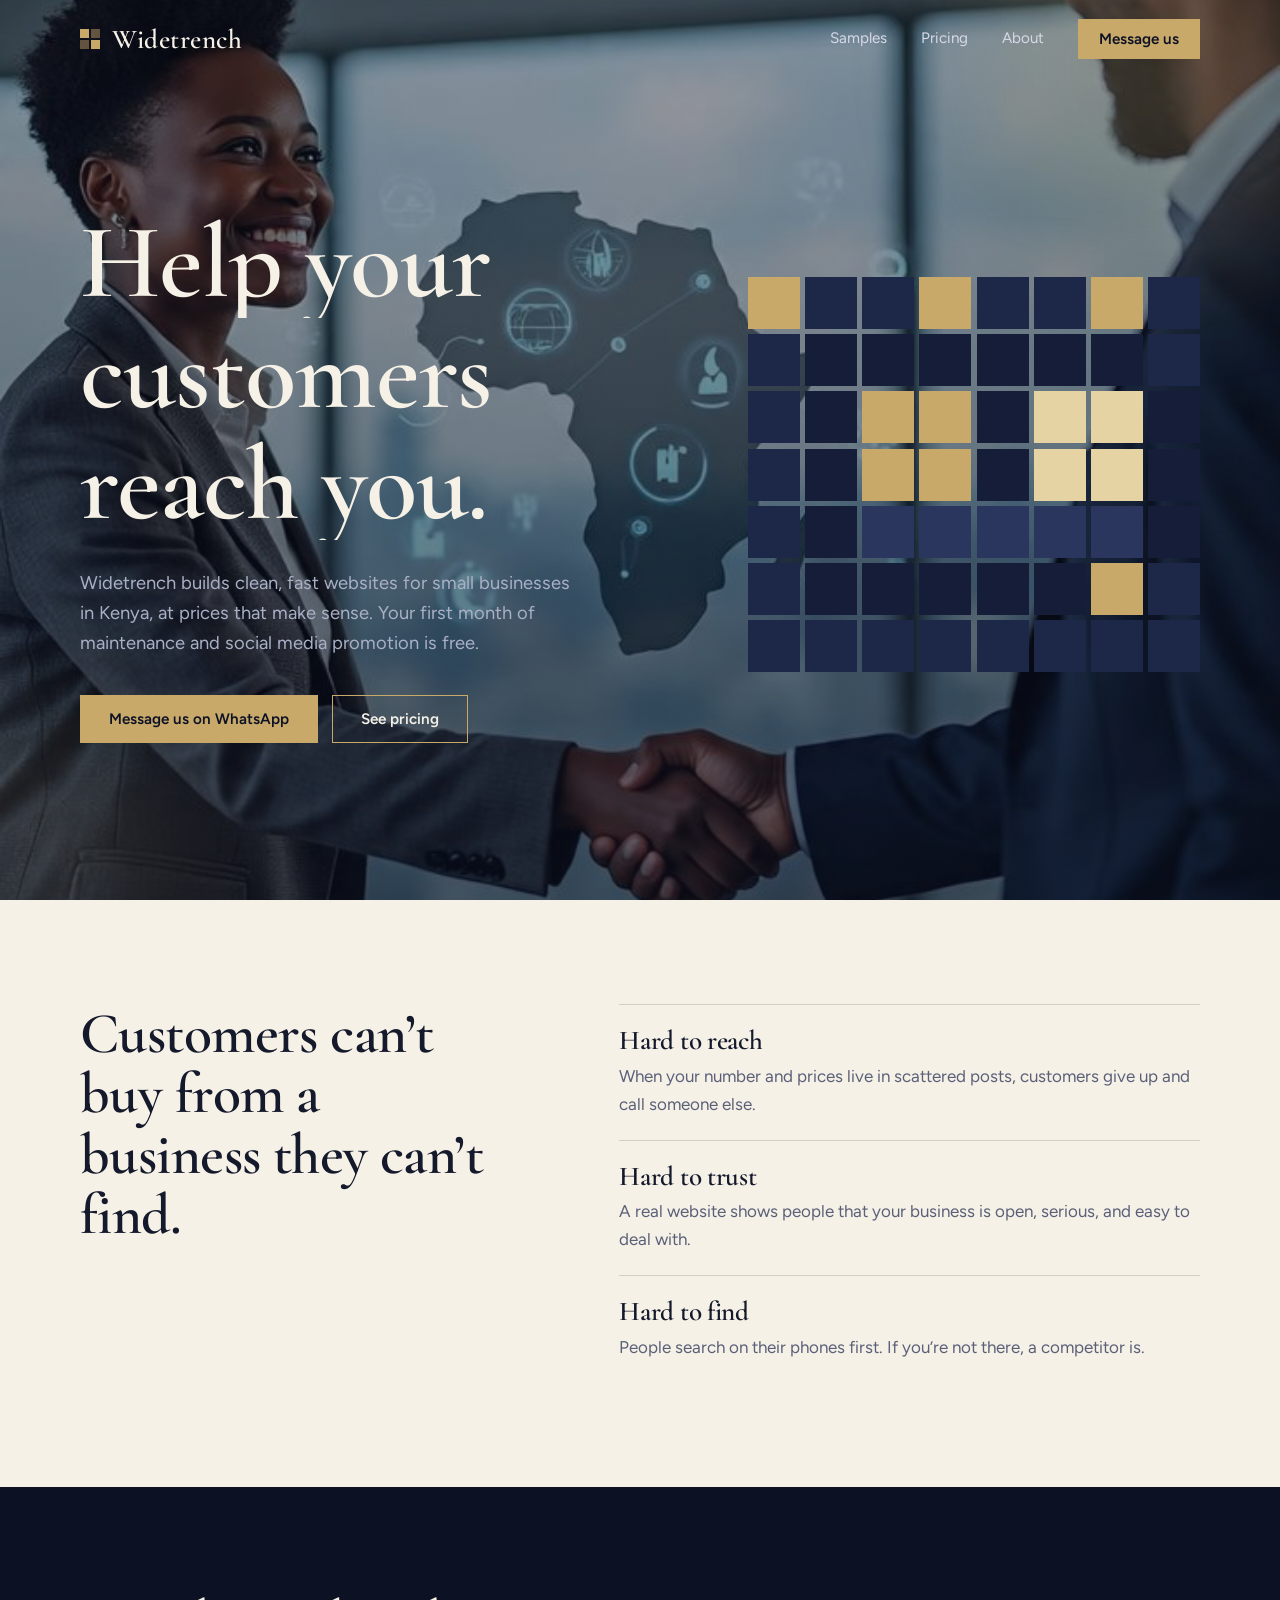
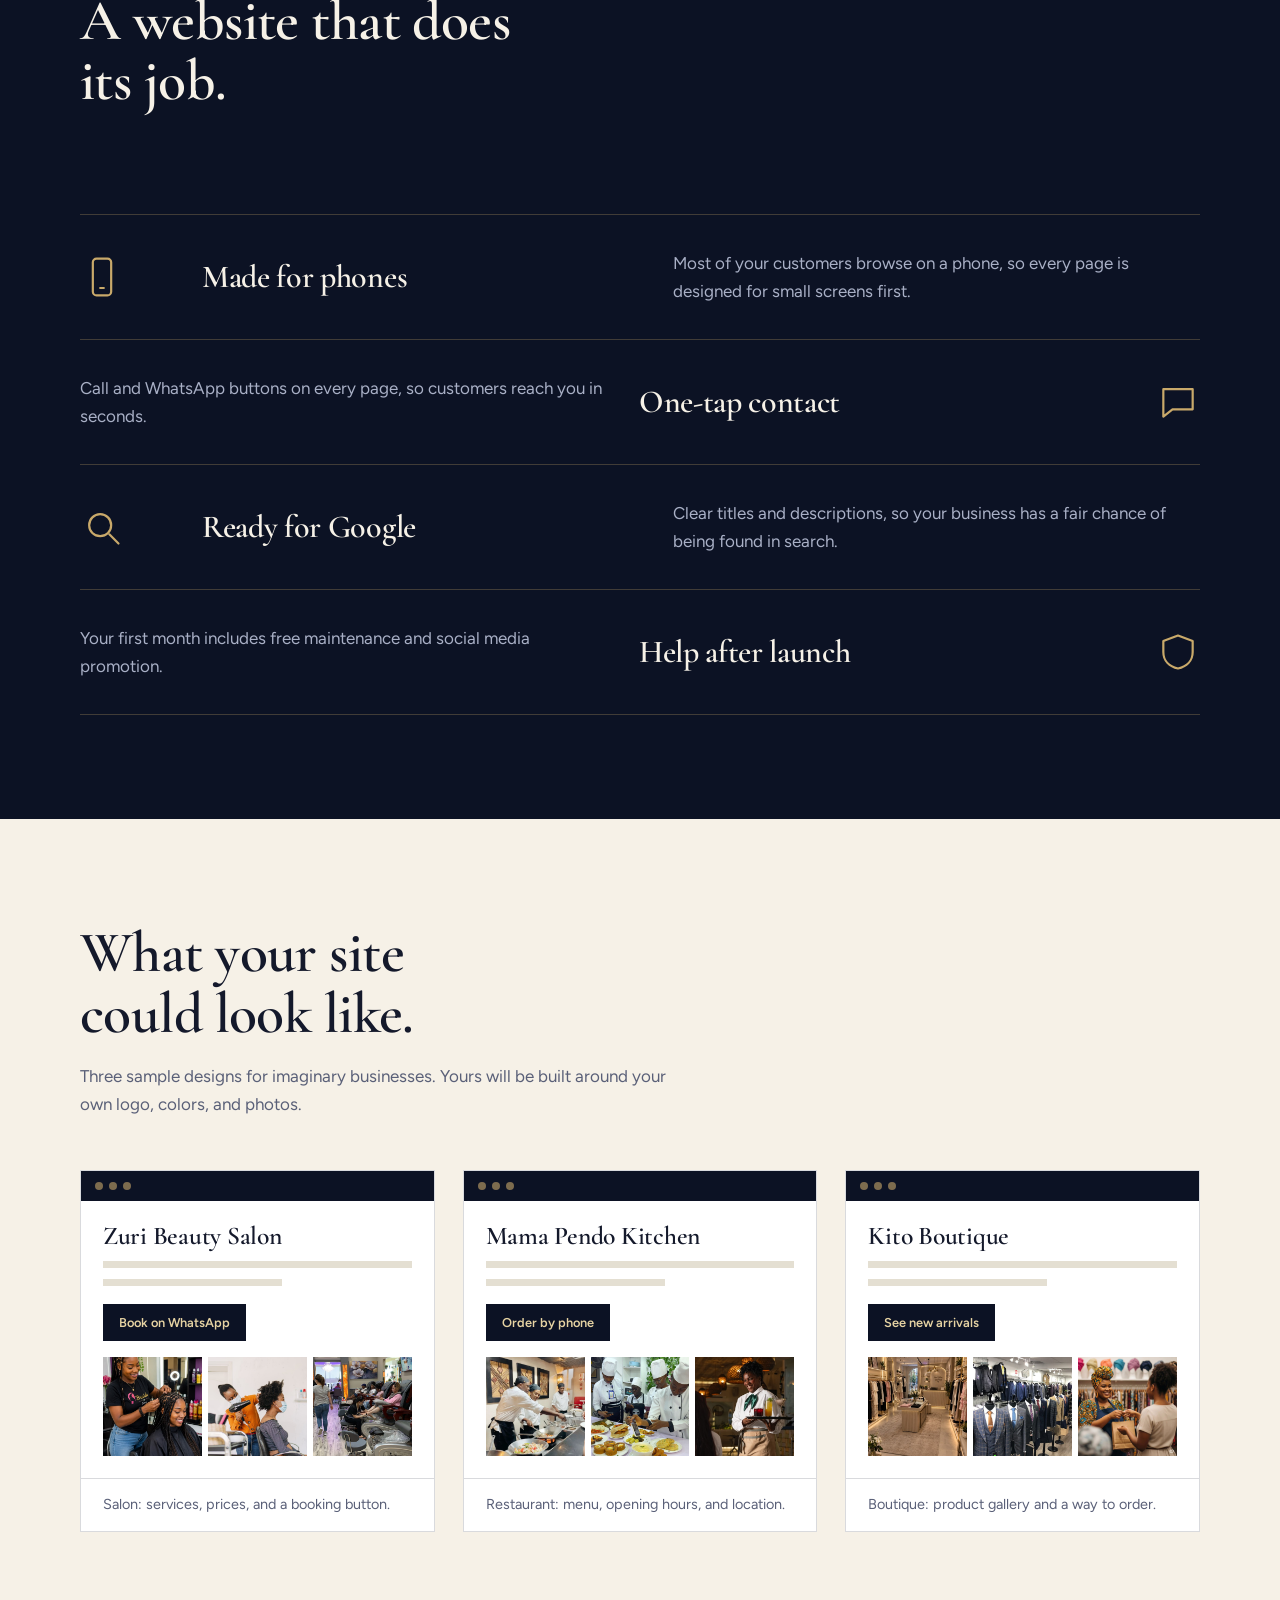
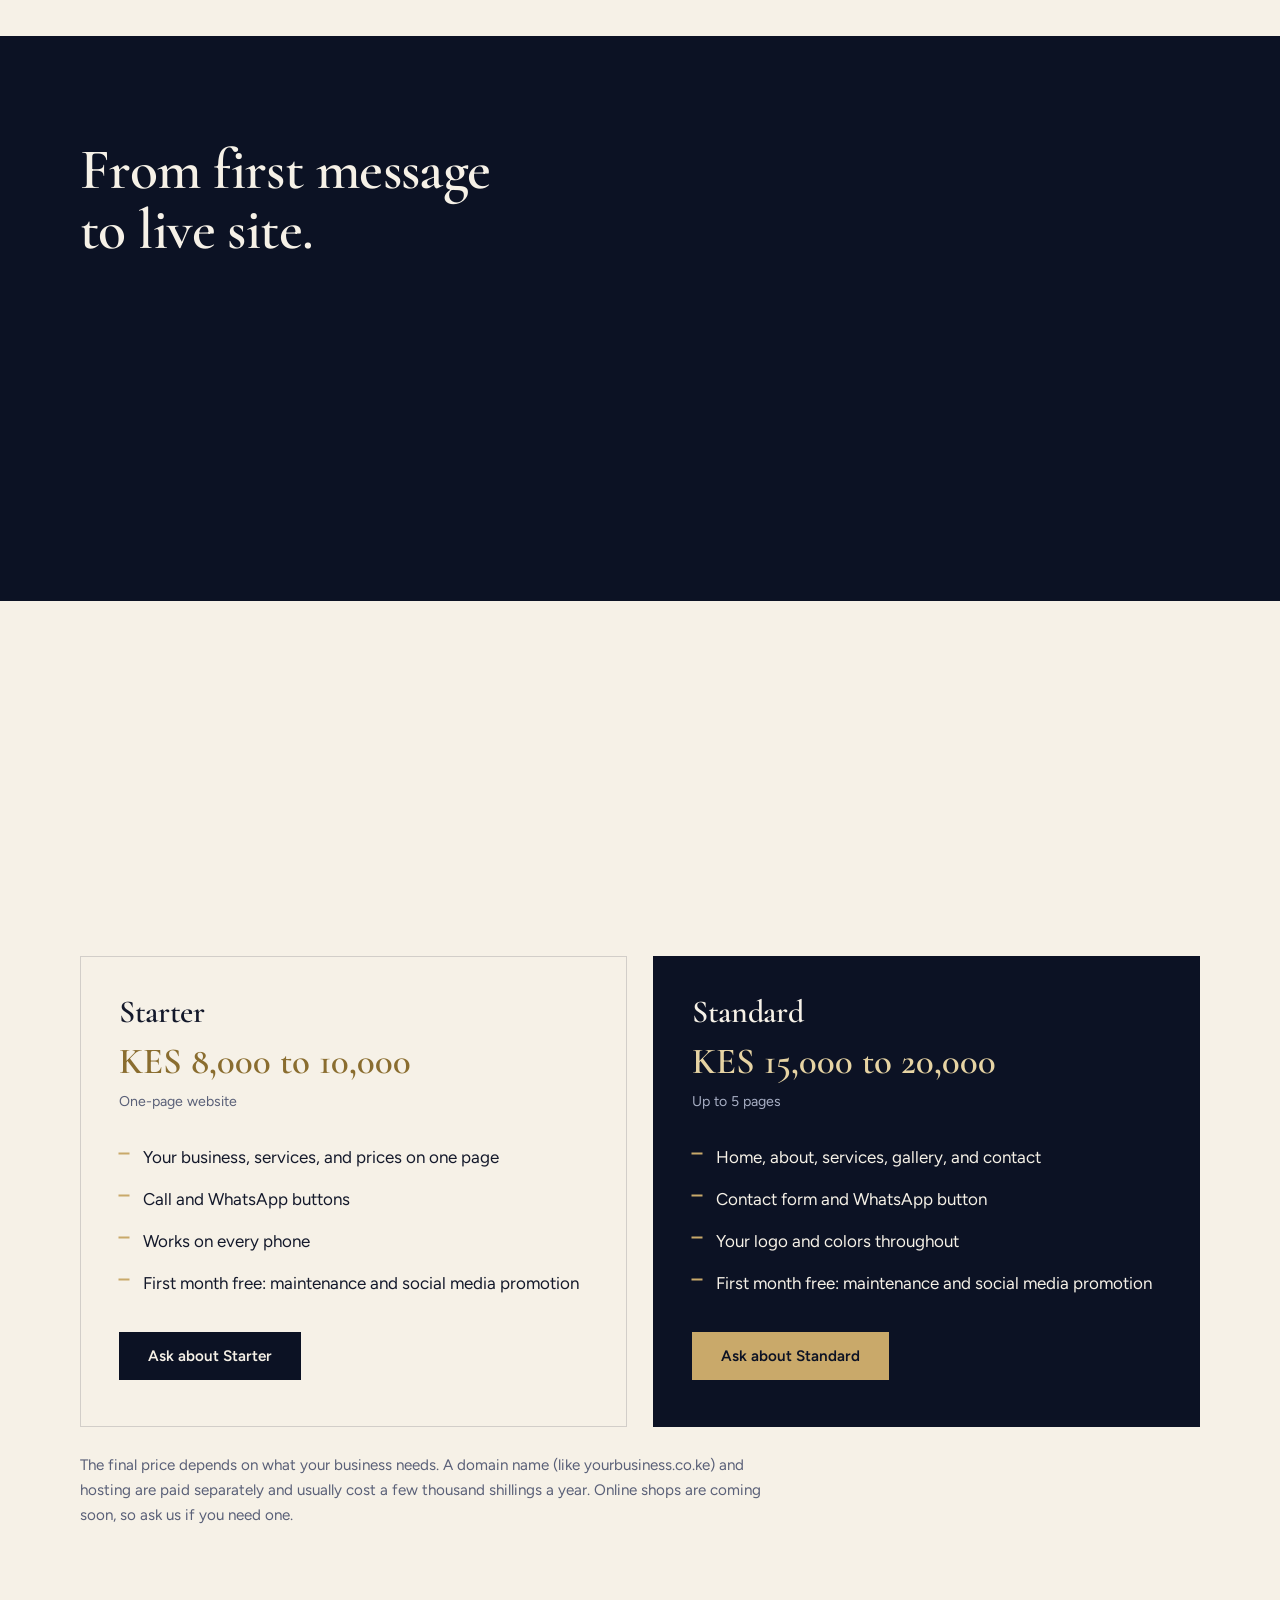
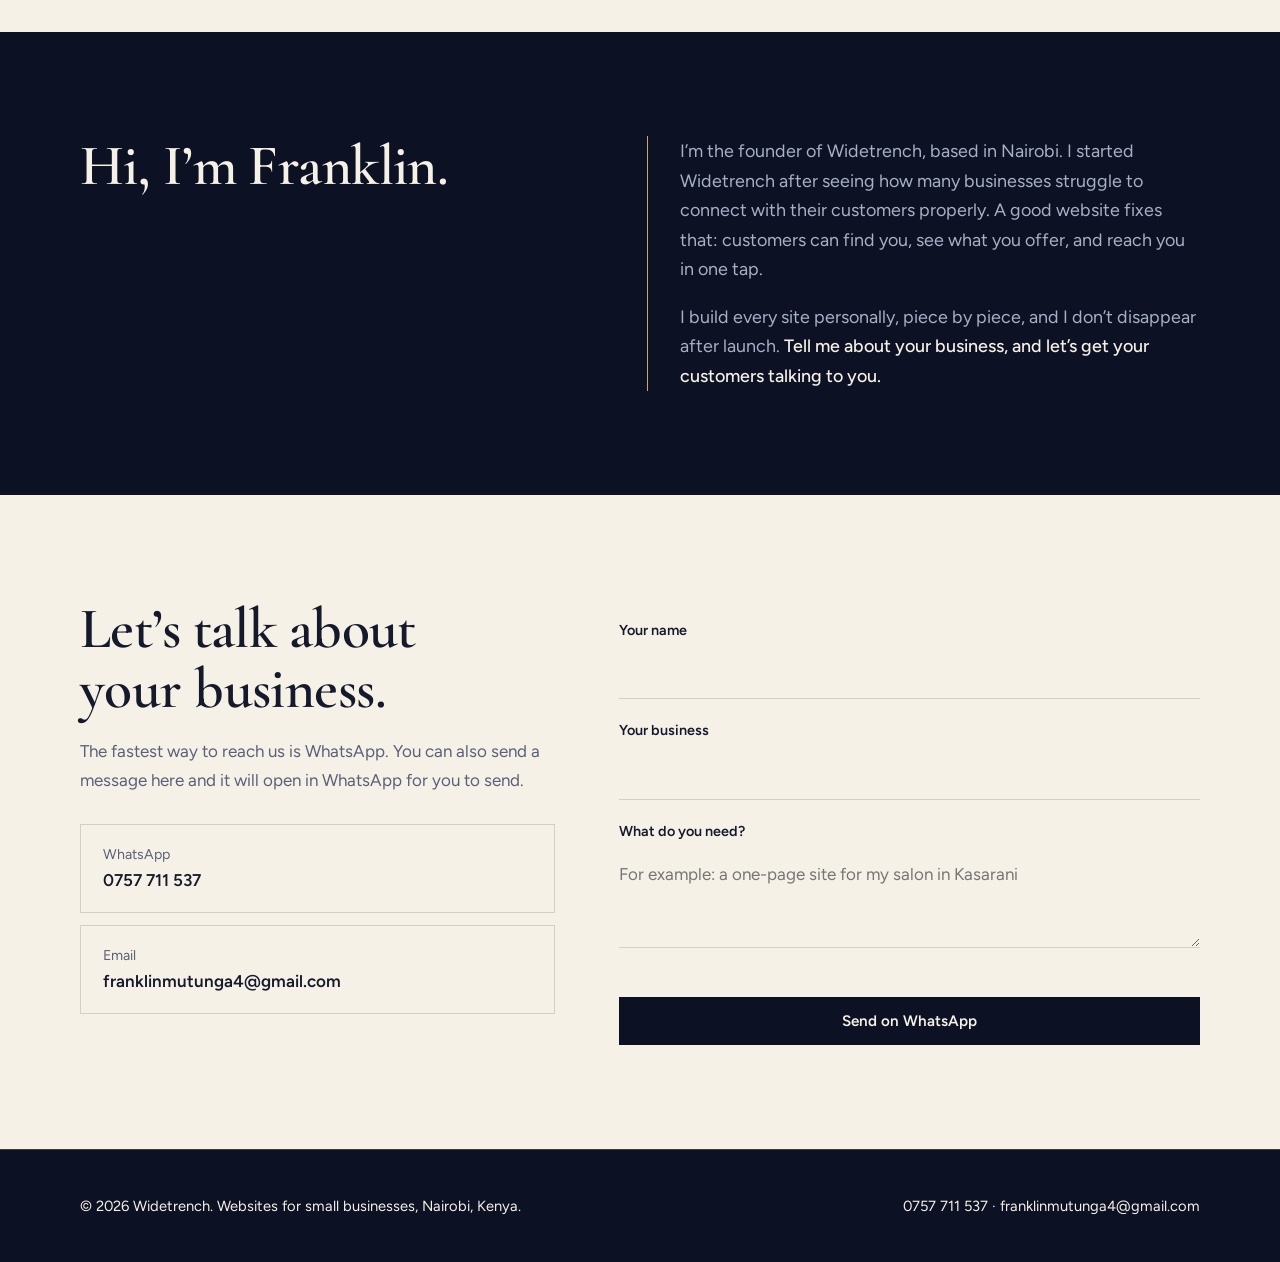
==== commit 2c8eb4e2: "Make hero background image more visible" ====
--- a/4.html
+++ b/4.html
@@ -69,7 +69,7 @@
 /* hero */
 .hero{min-height:100svh;display:flex;align-items:center;padding:130px 0 80px;overflow:clip}
 .hero-bgwrap{position:absolute;inset:0;z-index:0;pointer-events:none}
-.hero-bg{position:sticky;top:0;height:100vh;height:100svh;background:linear-gradient(rgba(12,18,36,.74),rgba(12,18,36,.9)),url('hero.jpg') center/cover no-repeat,var(--navy)}
+.hero-bg{position:sticky;top:0;height:100vh;height:100svh;background:linear-gradient(rgba(12,18,36,.42),rgba(12,18,36,.58)),url('hero.jpg') center/cover no-repeat,var(--navy)}
 .orb{position:absolute;border-radius:50%;filter:blur(70px);opacity:.22;background:var(--gold);animation:drift 18s ease-in-out infinite alternate;pointer-events:none}
 .orb.a{width:380px;height:380px;top:-120px;right:-80px}
 .orb.b{width:300px;height:300px;bottom:-100px;left:-90px;opacity:.12;animation-duration:24s}
